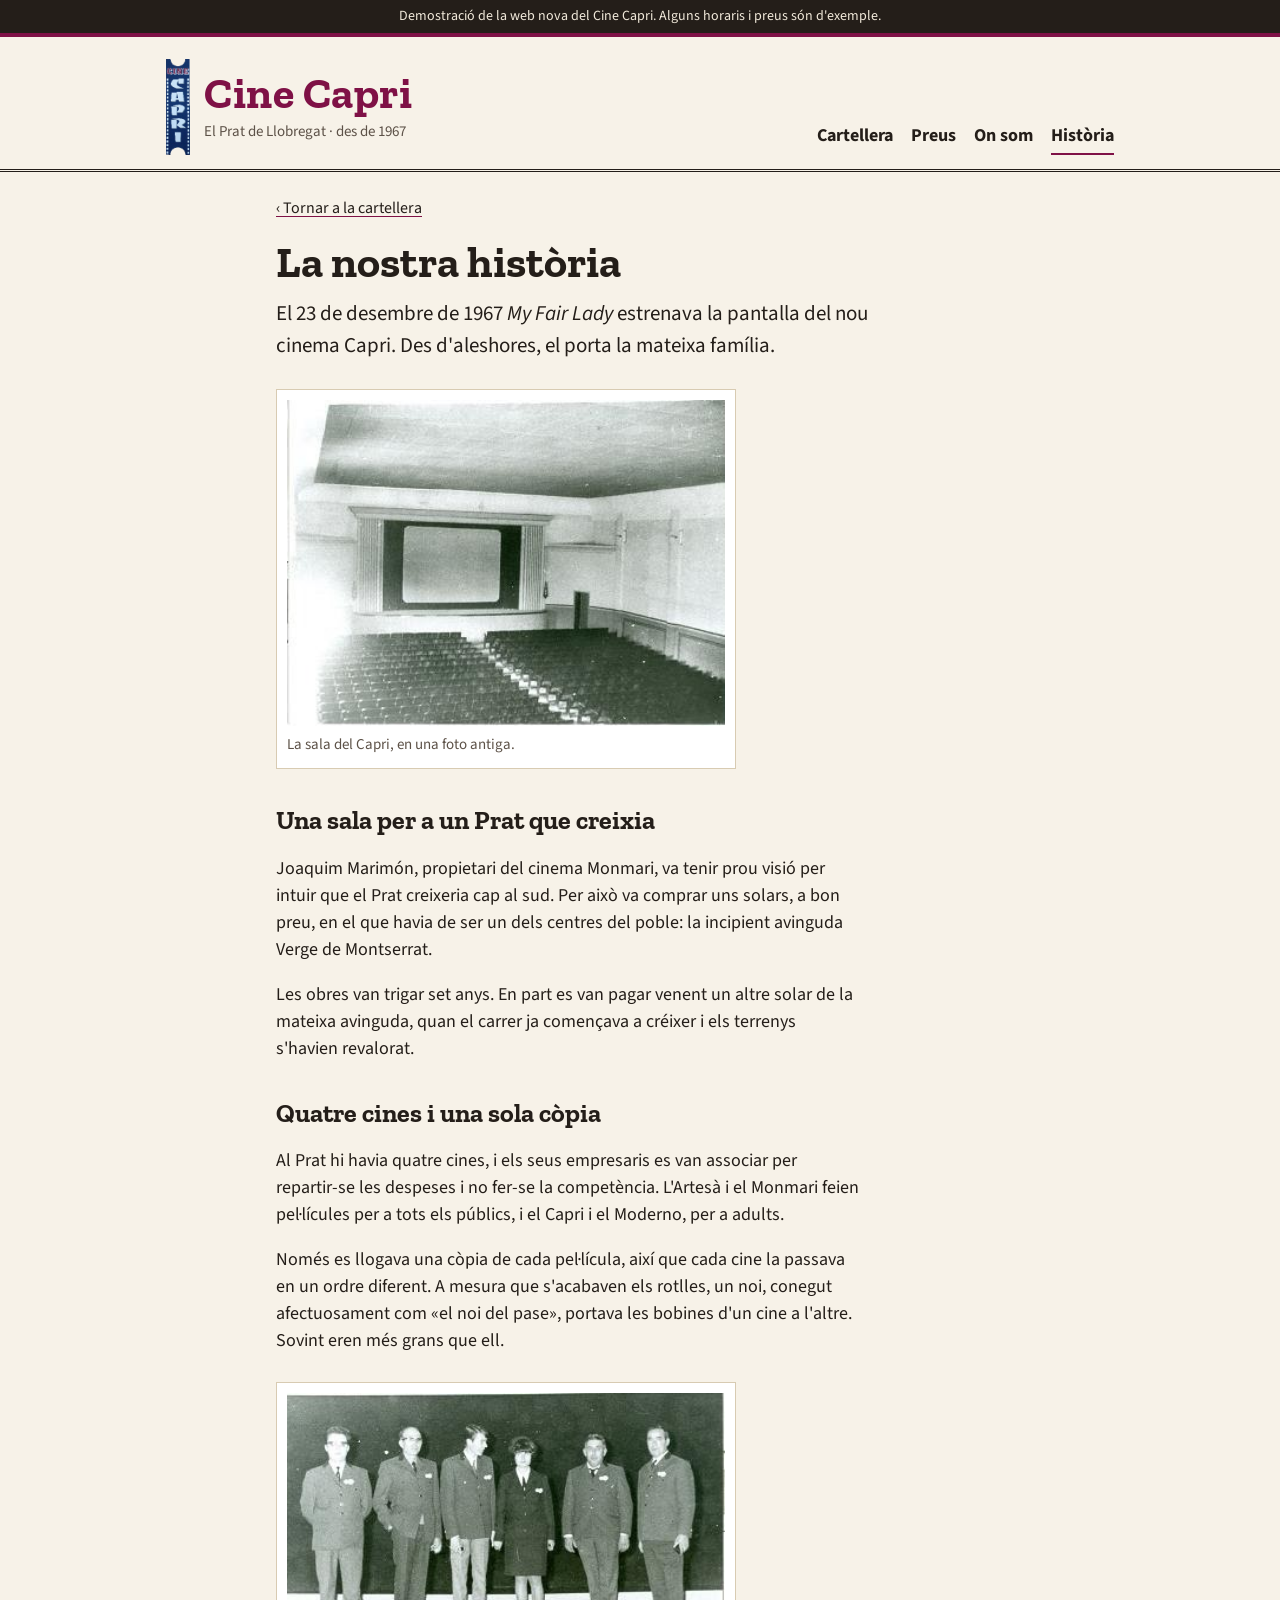
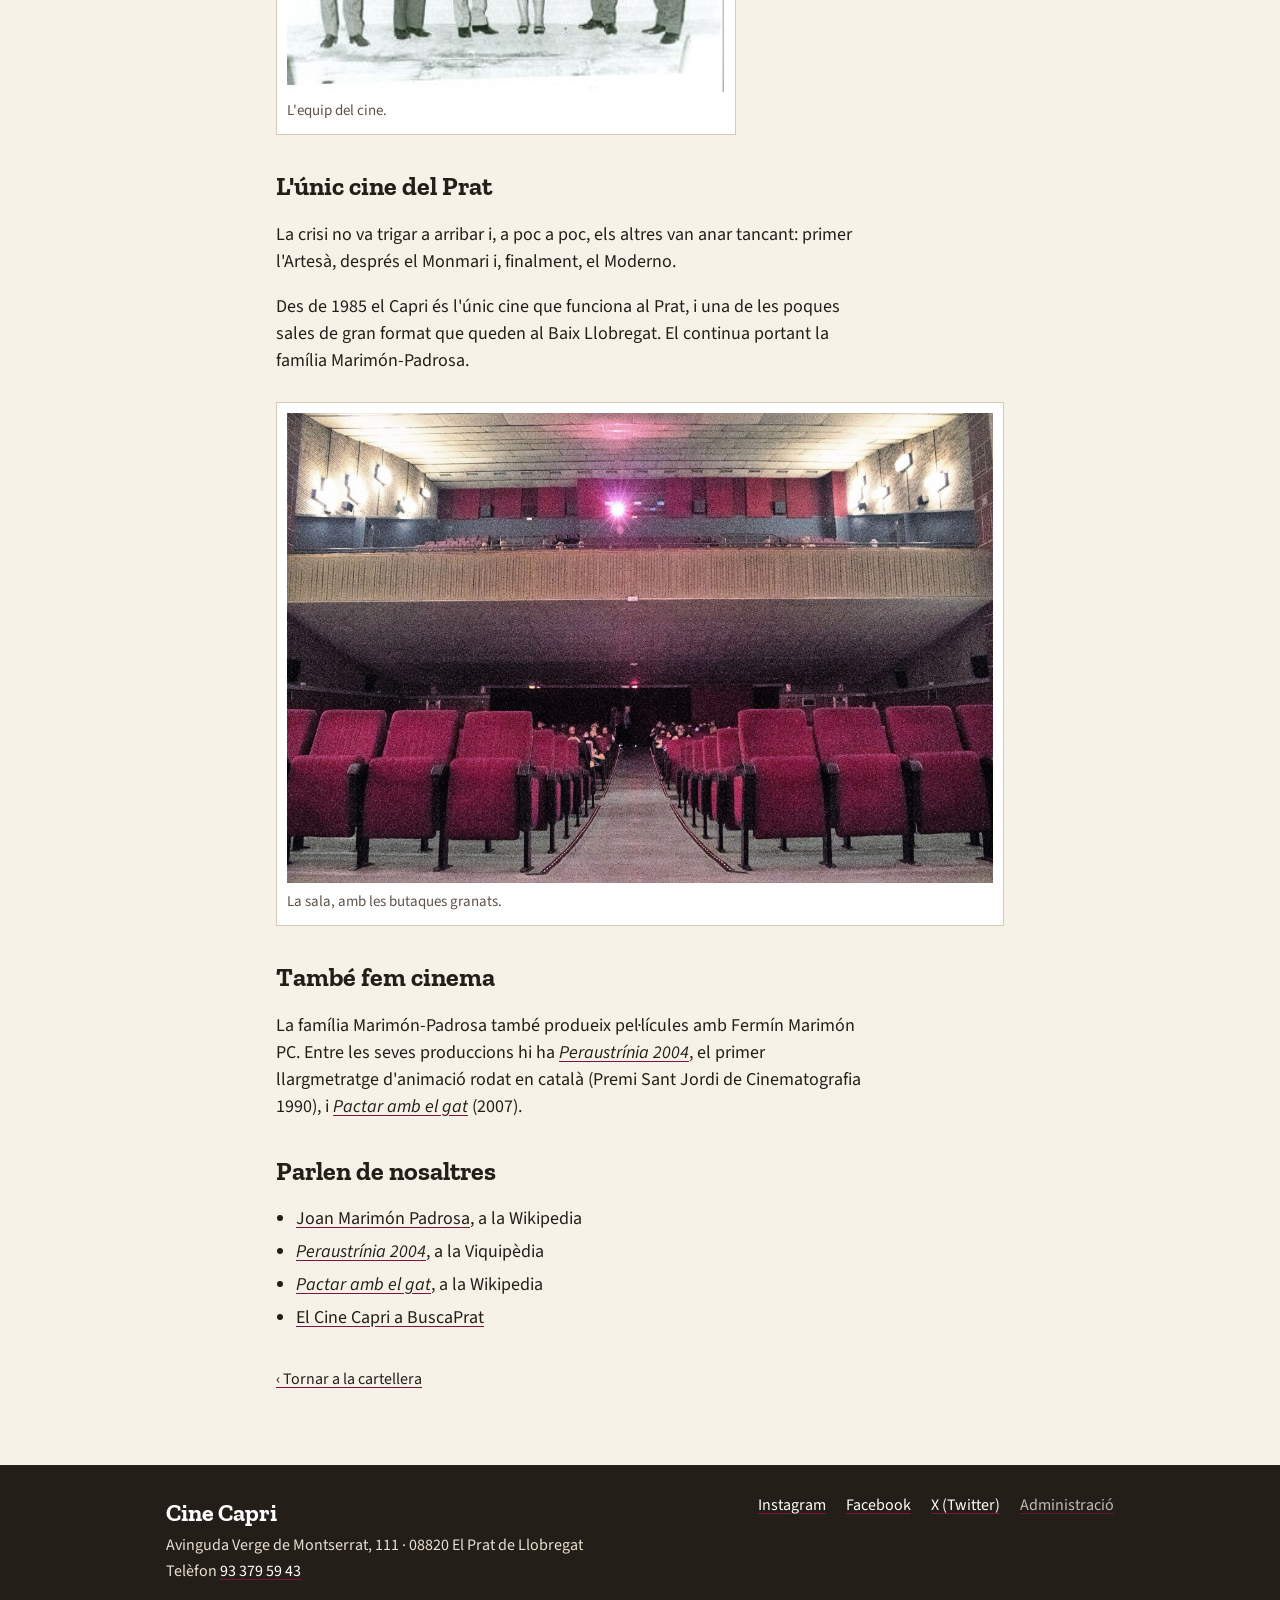
==== historia.html @ 824be7e1 "Demo de la web nova del Cine Capri Co-Authored-By: Claude Opus 5.5 <noreply@anthropic.com>" ====
<!doctype html>
<html lang="ca">
<head>
  <meta charset="utf-8">
  <meta name="viewport" content="width=device-width, initial-scale=1">
  <meta name="robots" content="noindex, nofollow">
  <title>La nostra història · Cine Capri</title>
  <meta name="description" content="La història del Cine Capri, el cine del Prat de Llobregat des de 1967.">
  <link rel="preconnect" href="https://fonts.googleapis.com">
  <link rel="preconnect" href="https://fonts.gstatic.com" crossorigin>
  <link href="https://fonts.googleapis.com/css2?family=Source+Sans+3:wght@400;600;700&family=Zilla+Slab:wght@500;700&display=swap" rel="stylesheet">
  <link rel="stylesheet" href="css/style.css">
</head>
<body>
  <a class="skip" href="#contingut">Vés al contingut</a>

  <p class="demo-banner">Demostració de la web nova del Cine Capri. Alguns horaris i preus són d'exemple.</p>

  <div id="avis" class="notice" hidden></div>

  <header class="site-header">
    <div class="wrap header-inner">
      <a class="brand" href="index.html">
        <img class="brand-logo" src="img/logo-capri.gif" alt="" width="60" height="240">
        <span class="brand-text">
          <span class="brand-name">Cine Capri</span>
          <span class="brand-sub">El Prat de Llobregat · des de 1967</span>
        </span>
      </a>
      <nav class="nav" aria-label="Menú principal">
        <a href="index.html#cartellera">Cartellera</a>
        <a href="index.html#preus">Preus</a>
        <a href="index.html#on-som">On som</a>
        <a href="historia.html" aria-current="page">Història</a>
      </nav>
    </div>
  </header>

  <main id="contingut" class="wrap story">
    <p class="back"><a href="index.html">‹ Tornar a la cartellera</a></p>

    <h1 class="story-title">La nostra història</h1>
    <p class="story-lead">El 23 de desembre de 1967 <em>My Fair Lady</em> estrenava la pantalla del nou cinema Capri. Des d'aleshores, el porta la mateixa família.</p>

    <figure class="story-photo old">
      <img src="img/historia-sala.jpg" alt="La sala del Capri en una fotografia antiga en blanc i negre, amb les butaques i la pantalla" width="370" height="275">
      <figcaption>La sala del Capri, en una foto antiga.</figcaption>
    </figure>

    <h2>Una sala per a un Prat que creixia</h2>
    <p>Joaquim Marimón, propietari del cinema Monmari, va tenir prou visió per intuir que el Prat creixeria cap al sud. Per això va comprar uns solars, a bon preu, en el que havia de ser un dels centres del poble: la incipient avinguda Verge de Montserrat.</p>
    <p>Les obres van trigar set anys. En part es van pagar venent un altre solar de la mateixa avinguda, quan el carrer ja començava a créixer i els terrenys s'havien revalorat.</p>

    <h2>Quatre cines i una sola còpia</h2>
    <p>Al Prat hi havia quatre cines, i els seus empresaris es van associar per repartir-se les despeses i no fer-se la competència. L'Artesà i el Monmari feien pel·lícules per a tots els públics, i el Capri i el Moderno, per a adults.</p>
    <p>Només es llogava una còpia de cada pel·lícula, així que cada cine la passava en un ordre diferent. A mesura que s'acabaven els rotlles, un noi, conegut afectuosament com «el noi del pase», portava les bobines d'un cine a l'altre. Sovint eren més grans que ell.</p>

    <figure class="story-photo old">
      <img src="img/historia-equip.jpg" alt="Sis persones de l'equip del cine, d'uniforme, davant la pantalla, en una fotografia antiga" width="372" height="254">
      <figcaption>L'equip del cine.</figcaption>
    </figure>

    <h2>L'únic cine del Prat</h2>
    <p>La crisi no va trigar a arribar i, a poc a poc, els altres van anar tancant: primer l'Artesà, després el Monmari i, finalment, el Moderno.</p>
    <p>Des de 1985 el Capri és l'únic cine que funciona al Prat, i una de les poques sales de gran format que queden al Baix Llobregat. El continua portant la família Marimón-Padrosa.</p>

    <figure class="story-photo">
      <img src="img/sala.jpg" alt="La sala del Capri amb les butaques granats i l'amfiteatre al fons" loading="lazy" width="1100" height="733">
      <figcaption>La sala, amb les butaques granats.</figcaption>
    </figure>

    <h2>També fem cinema</h2>
    <p>La família Marimón-Padrosa també produeix pel·lícules amb Fermín Marimón PC. Entre les seves produccions hi ha <a href="https://ca.wikipedia.org/wiki/Peraustr%C3%ADnia_2004" target="_blank" rel="noopener"><em>Peraustrínia 2004</em></a>, el primer llargmetratge d'animació rodat en català (Premi Sant Jordi de Cinematografia 1990), i <a href="https://es.wikipedia.org/wiki/Pactar_con_el_gato" target="_blank" rel="noopener"><em>Pactar amb el gat</em></a> (2007).</p>

    <h2>Parlen de nosaltres</h2>
    <ul class="press">
      <li><a href="https://es.wikipedia.org/wiki/Joan_Marim%C3%B3n_Padrosa" target="_blank" rel="noopener">Joan Marimón Padrosa</a>, a la Wikipedia</li>
      <li><a href="https://ca.wikipedia.org/wiki/Peraustr%C3%ADnia_2004" target="_blank" rel="noopener"><em>Peraustrínia 2004</em></a>, a la Viquipèdia</li>
      <li><a href="https://es.wikipedia.org/wiki/Pactar_con_el_gato" target="_blank" rel="noopener"><em>Pactar amb el gat</em></a>, a la Wikipedia</li>
      <li><a href="https://www.buscaprat.com/?prat=capri" target="_blank" rel="noopener">El Cine Capri a BuscaPrat</a></li>
    </ul>

    <p class="back bottom"><a href="index.html">‹ Tornar a la cartellera</a></p>
  </main>

  <footer class="site-footer">
    <div class="wrap footer-inner">
      <div>
        <p class="footer-name">Cine Capri</p>
        <p id="peu-adreca">Avinguda Verge de Montserrat, 111 · 08820 El Prat de Llobregat</p>
        <p>Telèfon <a id="peu-tel" href="tel:+34933795943">93 379 59 43</a></p>
      </div>
      <div class="footer-links">
        <a id="s-ig" href="#" target="_blank" rel="noopener">Instagram</a>
        <a id="s-fb" href="#" target="_blank" rel="noopener">Facebook</a>
        <a id="s-x" href="#" target="_blank" rel="noopener">X (Twitter)</a>
        <a class="admin-link" href="admin.html">Administració</a>
      </div>
    </div>
  </footer>

  <script src="js/store.js"></script>
  <script src="js/site.js"></script>
</body>
</html>
---- css/style.css ----
/* Cine Capri · web pública
   Estil de programa de mà: paper, tinta i vermell de cine. */

:root {
  --paper: #f7f2e8;
  --paper-2: #efe6d3;
  --card: #fffbf3;
  --ink: #241e19;
  --ink-2: #5d5248;
  --line: #d8cbb2;
  --red: #7f1146; /* color de les butaques: rgba(127, 17, 70, 1) */
  --red-dark: #5c0c33;
  --green: #3d5a3a;
  --notice: #f3d98f;
  --slab: 'Zilla Slab', Rockwell, 'Roboto Slab', Georgia, serif;
  --sans: 'Source Sans 3', system-ui, -apple-system, 'Segoe UI', Arial, sans-serif;
  color-scheme: light;
}

* { box-sizing: border-box; }
html { -webkit-text-size-adjust: 100%; scroll-behavior: smooth; }
body {
  margin: 0;
  background: var(--paper);
  color: var(--ink);
  font-family: var(--sans);
  font-size: 18px;
  line-height: 1.5;
}
img { max-width: 100%; display: block; }
a { color: var(--ink); text-decoration-color: var(--red); text-underline-offset: 3px; }
a:hover { color: var(--red-dark); }
:focus-visible { outline: 3px solid var(--red); outline-offset: 2px; }

.wrap { max-width: 980px; margin: 0 auto; padding: 0 16px; }

.skip { position: absolute; left: -999px; top: 8px; background: var(--ink); color: var(--paper); padding: 8px 12px; z-index: 10; }
.skip:focus { left: 8px; }

/* ---------- Franja de demo ---------- */
.demo-banner { margin: 0; background: var(--ink); color: #f1e9da; text-align: center; font-size: 14px; padding: 6px 16px; }

/* ---------- Avís ---------- */
.notice { background: var(--notice); border-bottom: 1px solid #d9b95c; font-weight: 700; padding: 10px 0; }

/* ---------- Capçalera ---------- */
.site-header { border-top: 4px solid var(--red); border-bottom: 3px double var(--ink); background: var(--paper); }
.header-inner { display: flex; flex-wrap: wrap; align-items: flex-end; justify-content: space-between; gap: 12px 24px; padding-top: 22px; padding-bottom: 14px; }
.brand { text-decoration: none; color: var(--ink); display: flex; align-items: center; gap: 14px; }
.brand-logo { height: 96px; width: auto; display: block; }
.brand-text { display: flex; flex-direction: column; }
.brand-name { font-family: var(--slab); font-weight: 700; font-size: 44px; line-height: 1; letter-spacing: 0.5px; color: var(--red); }
.brand-sub { font-size: 15px; color: var(--ink-2); margin-top: 6px; }
.nav { display: flex; flex-wrap: wrap; gap: 4px 18px; }
.nav a { color: var(--ink); text-decoration: none; font-weight: 700; padding: 4px 0; border-bottom: 2px solid transparent; }
.nav a:hover { border-bottom-color: var(--red); color: var(--ink); }

/* ---------- Seccions ---------- */
.section { padding-top: 36px; padding-bottom: 36px; }
.section-title { font-family: var(--slab); font-weight: 700; font-size: 30px; line-height: 1.15; margin: 0 0 18px; display: flex; align-items: center; gap: 14px; }
.section-title::after { content: ""; flex: 1; border-top: 1px solid var(--line); }
.section-title.small { font-size: 22px; }
.band { background: var(--paper-2); border-top: 1px solid var(--line); border-bottom: 1px solid var(--line); }
.empty { color: var(--ink-2); }
.note { color: var(--ink-2); font-size: 16px; }

/* ---------- Cartells ---------- */
.poster { width: 100%; aspect-ratio: 2 / 3; object-fit: cover; background: var(--paper-2); border: 1px solid rgba(0,0,0,.15); }
.poster.ph {
  container-type: inline-size;
  background: var(--c);
  color: #f7f2e8;
  display: flex; flex-direction: column; justify-content: space-between;
  padding: 9%;
  position: relative;
  text-align: left;
}
.poster.ph::before { content: ""; position: absolute; inset: 5%; border: 1px solid rgba(247,242,232,.45); pointer-events: none; }
.ph-title { font-family: var(--slab); font-weight: 700; font-size: 13cqi; line-height: 1.05; overflow-wrap: anywhere; position: relative; }
.ph-foot { font-size: 7cqi; letter-spacing: .12em; text-transform: uppercase; opacity: .8; position: relative; }

/* ---------- Destacat ---------- */
.feature {
  display: grid; grid-template-columns: 190px 1fr; gap: 26px;
  background: var(--card); border: 1px solid var(--line); padding: 20px; margin-bottom: 20px;
}
.poster-btn { border: 0; padding: 0; background: none; cursor: pointer; align-self: start; }
.film-title { font-family: var(--slab); font-weight: 700; font-size: 32px; line-height: 1.1; margin: 4px 0 6px; }
.meta { margin: 0 0 10px; color: var(--ink-2); }
.tags { display: flex; flex-wrap: wrap; gap: 6px; margin-bottom: 4px; }
.tag { font-size: 14px; font-weight: 700; border: 1px solid var(--ink-2); color: var(--ink-2); padding: 1px 8px; border-radius: 3px; background: transparent; }
.tag-family { border-color: var(--green); color: var(--green); }
.tag-club { border-color: var(--ink-2); color: var(--ink); }

.sessions { border-collapse: collapse; width: 100%; margin: 12px 0 16px; }
.sessions th, .sessions td { text-align: left; padding: 9px 0; border-top: 1px dashed var(--line); vertical-align: middle; }
.sessions tr:last-child th, .sessions tr:last-child td { border-bottom: 1px dashed var(--line); }
.sessions th { font-weight: 400; padding-right: 28px; white-space: nowrap; width: 1%; }
.times { display: flex; flex-wrap: wrap; gap: 8px; }
.today, .tomorrow { font-weight: 700; color: var(--red); }
.time {
  display: inline-block; font-weight: 700; font-variant-numeric: tabular-nums;
  border: 2px solid var(--ink); border-radius: 3px; padding: 1px 9px; background: var(--card);
}
.time.past { color: var(--ink-2); border-color: var(--line); text-decoration: line-through; }

.actions { display: flex; flex-wrap: wrap; align-items: center; gap: 10px 20px; }
.btn {
  display: inline-block; font: inherit; font-weight: 700; cursor: pointer; text-decoration: none;
  background: var(--ink); color: #fff; border: 2px solid var(--ink); border-radius: 3px; padding: 8px 18px;
}
.btn:hover { background: #000; border-color: #000; color: #fff; }
.link { font-weight: 700; }

/* ---------- Properament ---------- */
.month { font-family: var(--slab); font-weight: 500; font-size: 22px; color: var(--red-dark); margin: 26px 0 8px; }
.month:first-child { margin-top: 0; }
.rows { list-style: none; margin: 0; padding: 0; border-top: 1px solid var(--line); }
.rows li { border-bottom: 1px solid var(--line); }
.row {
  width: 100%; display: grid; grid-template-columns: 72px 56px 1fr auto; gap: 16px; align-items: center;
  background: none; border: 0; padding: 14px 4px; font: inherit; color: inherit; text-align: left; cursor: pointer;
}
.row:hover { background: var(--card); }
.row:hover .row-title { text-decoration: underline; text-decoration-color: var(--ink-2); text-underline-offset: 4px; }
.stub { display: flex; flex-direction: column; align-items: center; justify-content: center; border: 2px solid var(--ink); border-radius: 3px; padding: 6px 2px; background: var(--card); line-height: 1.1; }
.stub-top { font-family: var(--slab); font-weight: 700; font-size: 20px; }
.stub-bottom { font-size: 14px; text-transform: uppercase; letter-spacing: .05em; color: var(--ink-2); }
.poster.thumb { width: 56px; }
.row-main { display: flex; flex-direction: column; gap: 3px; min-width: 0; }
.row-title { font-family: var(--slab); font-weight: 700; font-size: 22px; line-height: 1.15; }
.row-days { color: var(--ink-2); font-size: 16px; }
.row-more { font-weight: 700; color: var(--ink-2); font-size: 16px; }
.row-more::after { content: " ›"; }

.pending-list { margin: 0; padding-left: 20px; }
.pending-list li { margin: 4px 0; }

/* ---------- Preus i on som ---------- */
.two-col { display: grid; grid-template-columns: 1fr 1fr; gap: 36px; }
.prices { border-collapse: collapse; width: 100%; }
.prices th, .prices td { padding: 10px 0; border-bottom: 1px dashed var(--line); text-align: left; font-weight: 400; }
.prices td { text-align: right; font-weight: 700; font-variant-numeric: tabular-nums; white-space: nowrap; }
.tel { font-weight: 700; white-space: nowrap; }
address { font-style: normal; margin-bottom: 16px; }
.map { border: 1px solid var(--line); background: var(--paper-2); min-height: 260px; }
.map iframe { width: 100%; height: 100%; min-height: 260px; border: 0; display: block; }

/* ---------- Pàgina d'història ---------- */
.nav a[aria-current="page"] { border-bottom-color: var(--red); }
.story { max-width: 760px; padding-top: 24px; padding-bottom: 56px; }
.story .back { margin: 0 0 18px; font-size: 16px; }
.story .back.bottom { margin-top: 36px; }
.story-title { font-family: var(--slab); font-weight: 700; font-size: 44px; line-height: 1.1; margin: 0 0 12px; }
.story-lead { font-size: 21px; line-height: 1.5; margin: 0 0 28px; }
.story h2 { font-family: var(--slab); font-weight: 700; font-size: 26px; line-height: 1.2; margin: 36px 0 10px; }
.story p { max-width: 65ch; }
.story-photo { margin: 28px 0; background: #fff; padding: 10px 10px 12px; border: 1px solid var(--line); }
.story-photo.old { max-width: 460px; }
.story-photo img { width: 100%; height: auto; display: block; }
.story-photo figcaption { font-size: 15px; color: var(--ink-2); margin-top: 8px; }
.press { padding-left: 20px; }
.press li { margin: 6px 0; }

/* ---------- Peu ---------- */
.site-footer { background: var(--ink); color: #e9e1d2; padding: 28px 0 36px; font-size: 16px; }
.site-footer a { color: #fff; }
.footer-inner { display: flex; flex-wrap: wrap; justify-content: space-between; gap: 18px 40px; }
.footer-inner p { margin: 2px 0; }
.footer-name { font-family: var(--slab); font-weight: 700; font-size: 24px; color: #fff; }
.footer-links { display: flex; flex-wrap: wrap; gap: 8px 20px; align-items: flex-start; }
.admin-link { opacity: .7; }

/* ---------- Fitxa ---------- */
.sheet {
  width: min(760px, calc(100% - 24px)); max-height: calc(100% - 24px);
  border: 1px solid var(--ink); border-radius: 4px; padding: 0; background: var(--paper); color: var(--ink);
}
.sheet::backdrop { background: rgba(36, 30, 25, .6); }
.sheet-head { display: flex; justify-content: flex-end; padding: 10px 12px 0; }
.close { font: inherit; font-weight: 700; background: none; border: 2px solid var(--ink); border-radius: 3px; padding: 4px 14px; cursor: pointer; }
.sheet-grid { display: grid; grid-template-columns: 200px 1fr; gap: 24px; padding: 8px 22px 24px; }
.sheet-sub { font-family: var(--slab); font-size: 20px; margin: 16px 0 0; }
.synopsis { margin: 8px 0 0; }

/* ---------- Mòbil ---------- */
@media (max-width: 720px) {
  body { font-size: 17px; }
  .brand-name { font-size: 38px; }
  .brand-logo { height: 80px; }
  .story-title { font-size: 34px; }
  .story-lead { font-size: 19px; }
  .story h2 { font-size: 23px; }
  .header-inner { padding-top: 18px; }
  .nav { gap: 4px 16px; }
  .section { padding-top: 28px; padding-bottom: 28px; }
  .section-title { font-size: 26px; }
  .feature { grid-template-columns: 112px 1fr; grid-template-rows: auto auto 1fr; gap: 6px 14px; padding: 14px; }
  .feature .film-title { font-size: 24px; }
  .feature .sessions, .feature .actions { grid-column: 1 / -1; }
  .feature-body { display: contents; }
  .feature-body > .tags, .feature-body > .film-title, .feature-body > .meta { grid-column: 2; }
  .poster-btn { grid-row: 1 / span 3; }
  .sessions, .sessions tbody { display: block; }
  .sessions tr { display: block; border-top: 1px dashed var(--line); padding: 10px 0; }
  .sessions tr:last-child { border-bottom: 1px dashed var(--line); }
  .sessions th, .sessions td, .sessions tr:last-child th, .sessions tr:last-child td { display: block; width: auto; border: 0; padding: 0; }
  .sessions th { padding-bottom: 6px; }
  .row { grid-template-columns: 62px 48px 1fr; gap: 12px; }
  .poster.thumb { width: 48px; }
  .row-more { display: none; }
  .row-title { font-size: 19px; }
  .two-col { grid-template-columns: 1fr; gap: 28px; }
  .sheet-grid { grid-template-columns: 1fr; }
  .sheet-poster { width: 150px; }
}
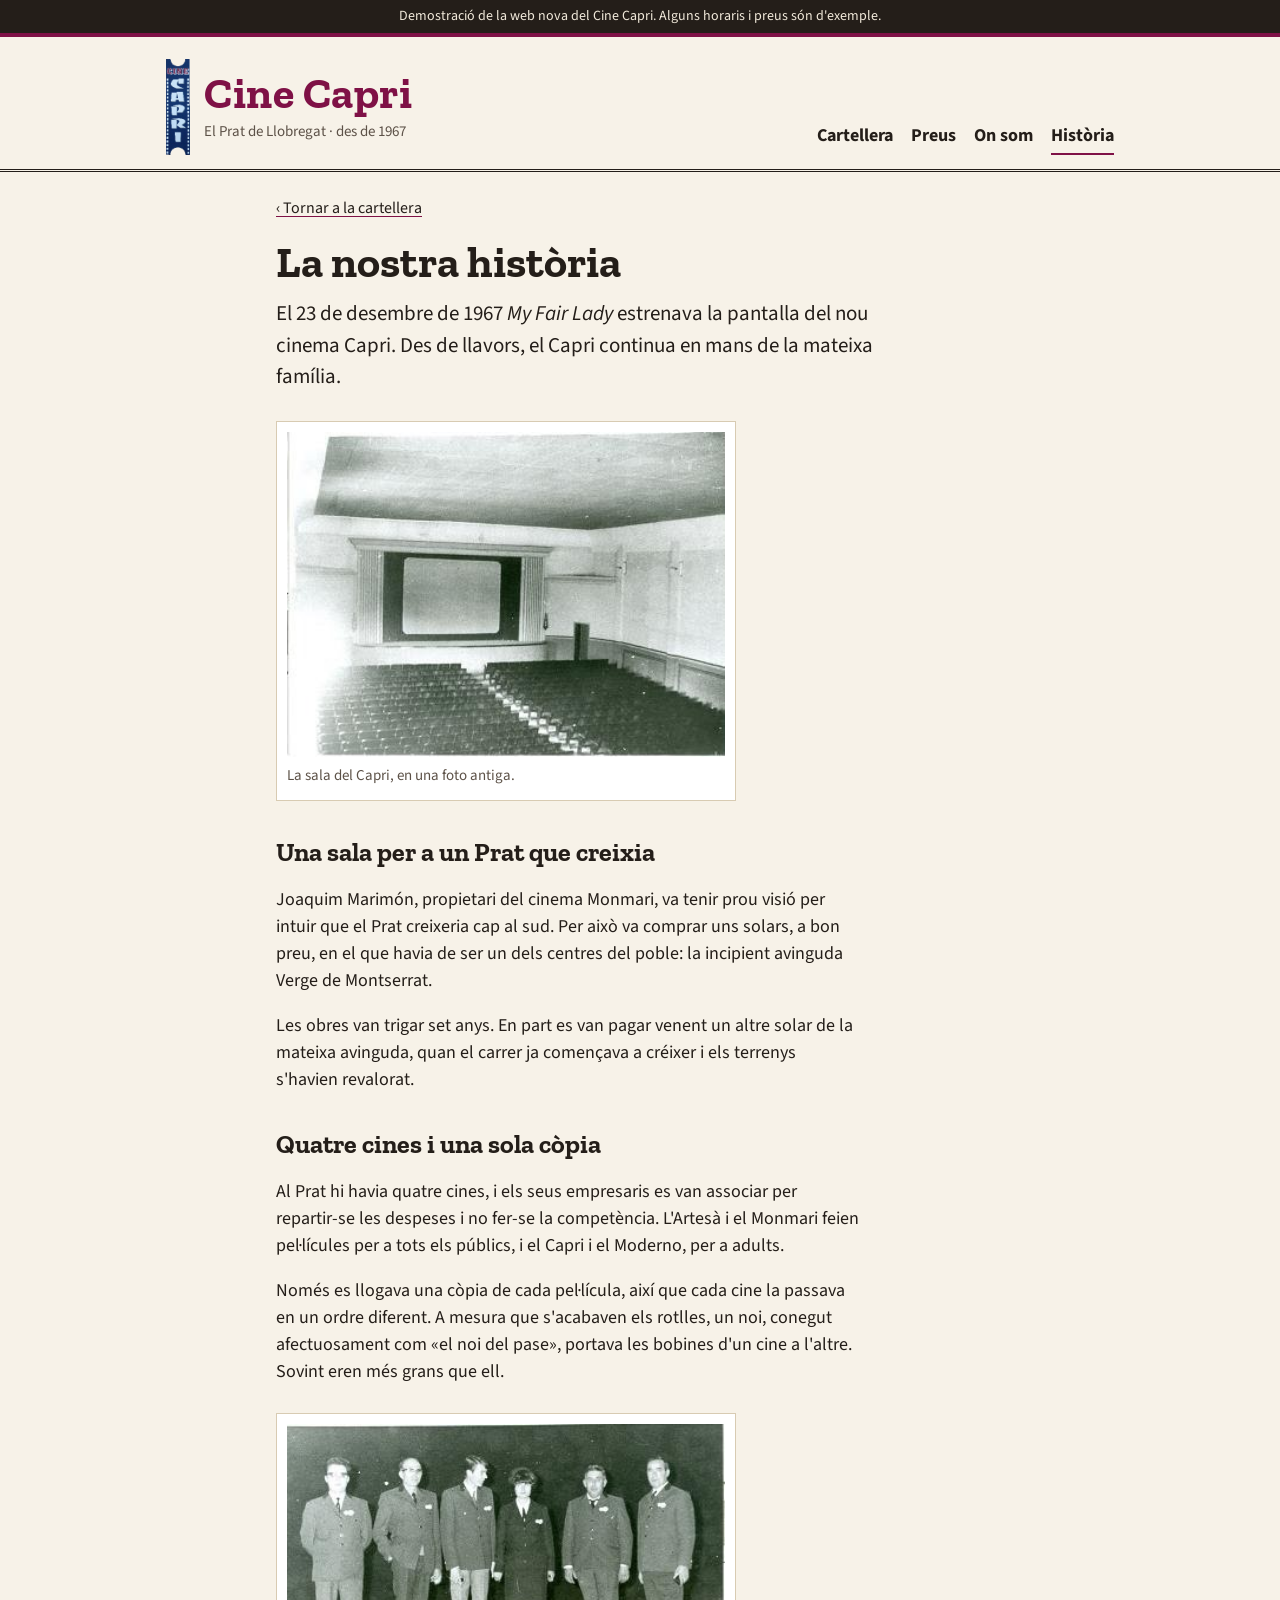
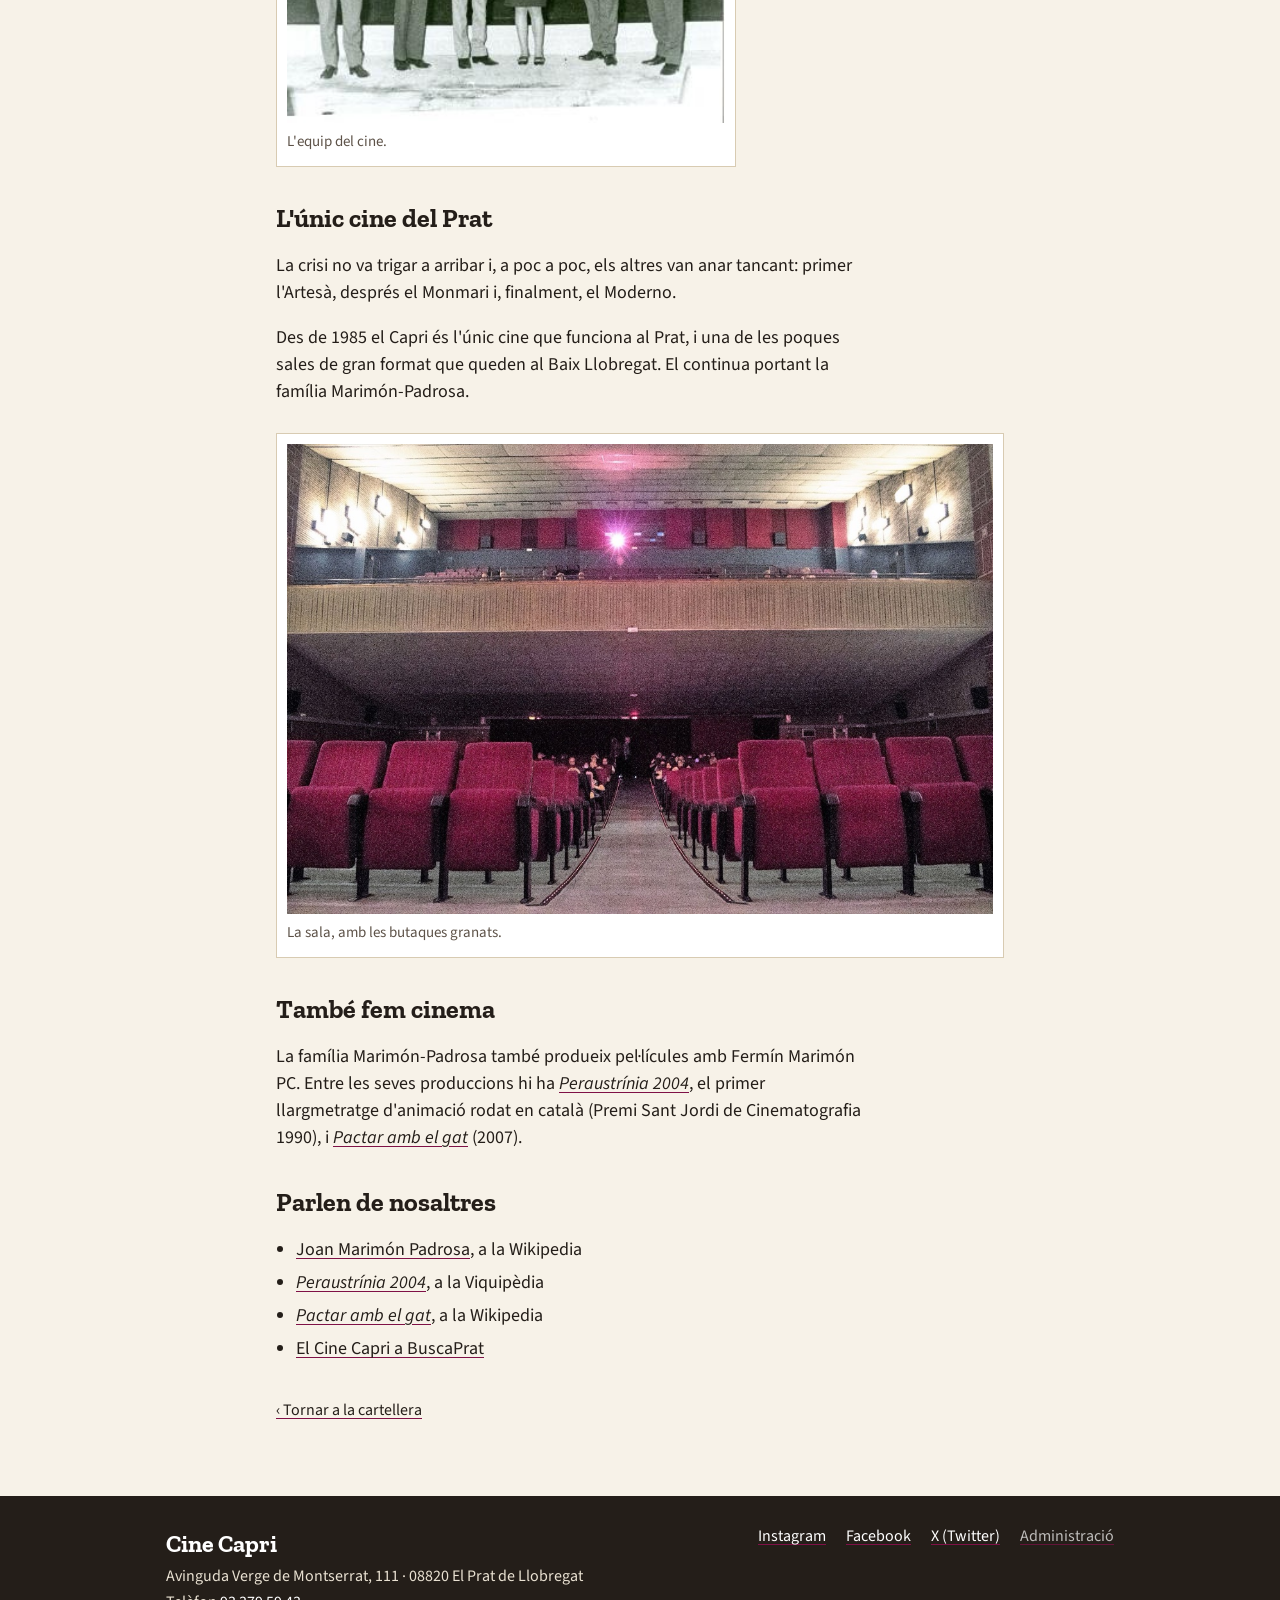
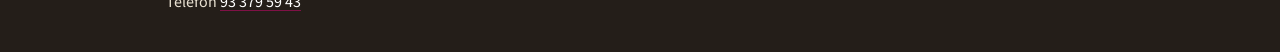
==== commit 8f65621e: "Història: frase d'introducció més natural Co-Authored-By: Claude Opus 5.5 <noreply@anthropic.com>" ====
--- a/historia.html
+++ b/historia.html
@@ -40,7 +40,7 @@
     <p class="back"><a href="index.html">‹ Tornar a la cartellera</a></p>
 
     <h1 class="story-title">La nostra història</h1>
-    <p class="story-lead">El 23 de desembre de 1967 <em>My Fair Lady</em> estrenava la pantalla del nou cinema Capri. Des d'aleshores, el porta la mateixa família.</p>
+    <p class="story-lead">El 23 de desembre de 1967 <em>My Fair Lady</em> estrenava la pantalla del nou cinema Capri. Des de llavors, el Capri continua en mans de la mateixa família.</p>
 
     <figure class="story-photo old">
       <img src="img/historia-sala.jpg" alt="La sala del Capri en una fotografia antiga en blanc i negre, amb les butaques i la pantalla" width="370" height="275">
